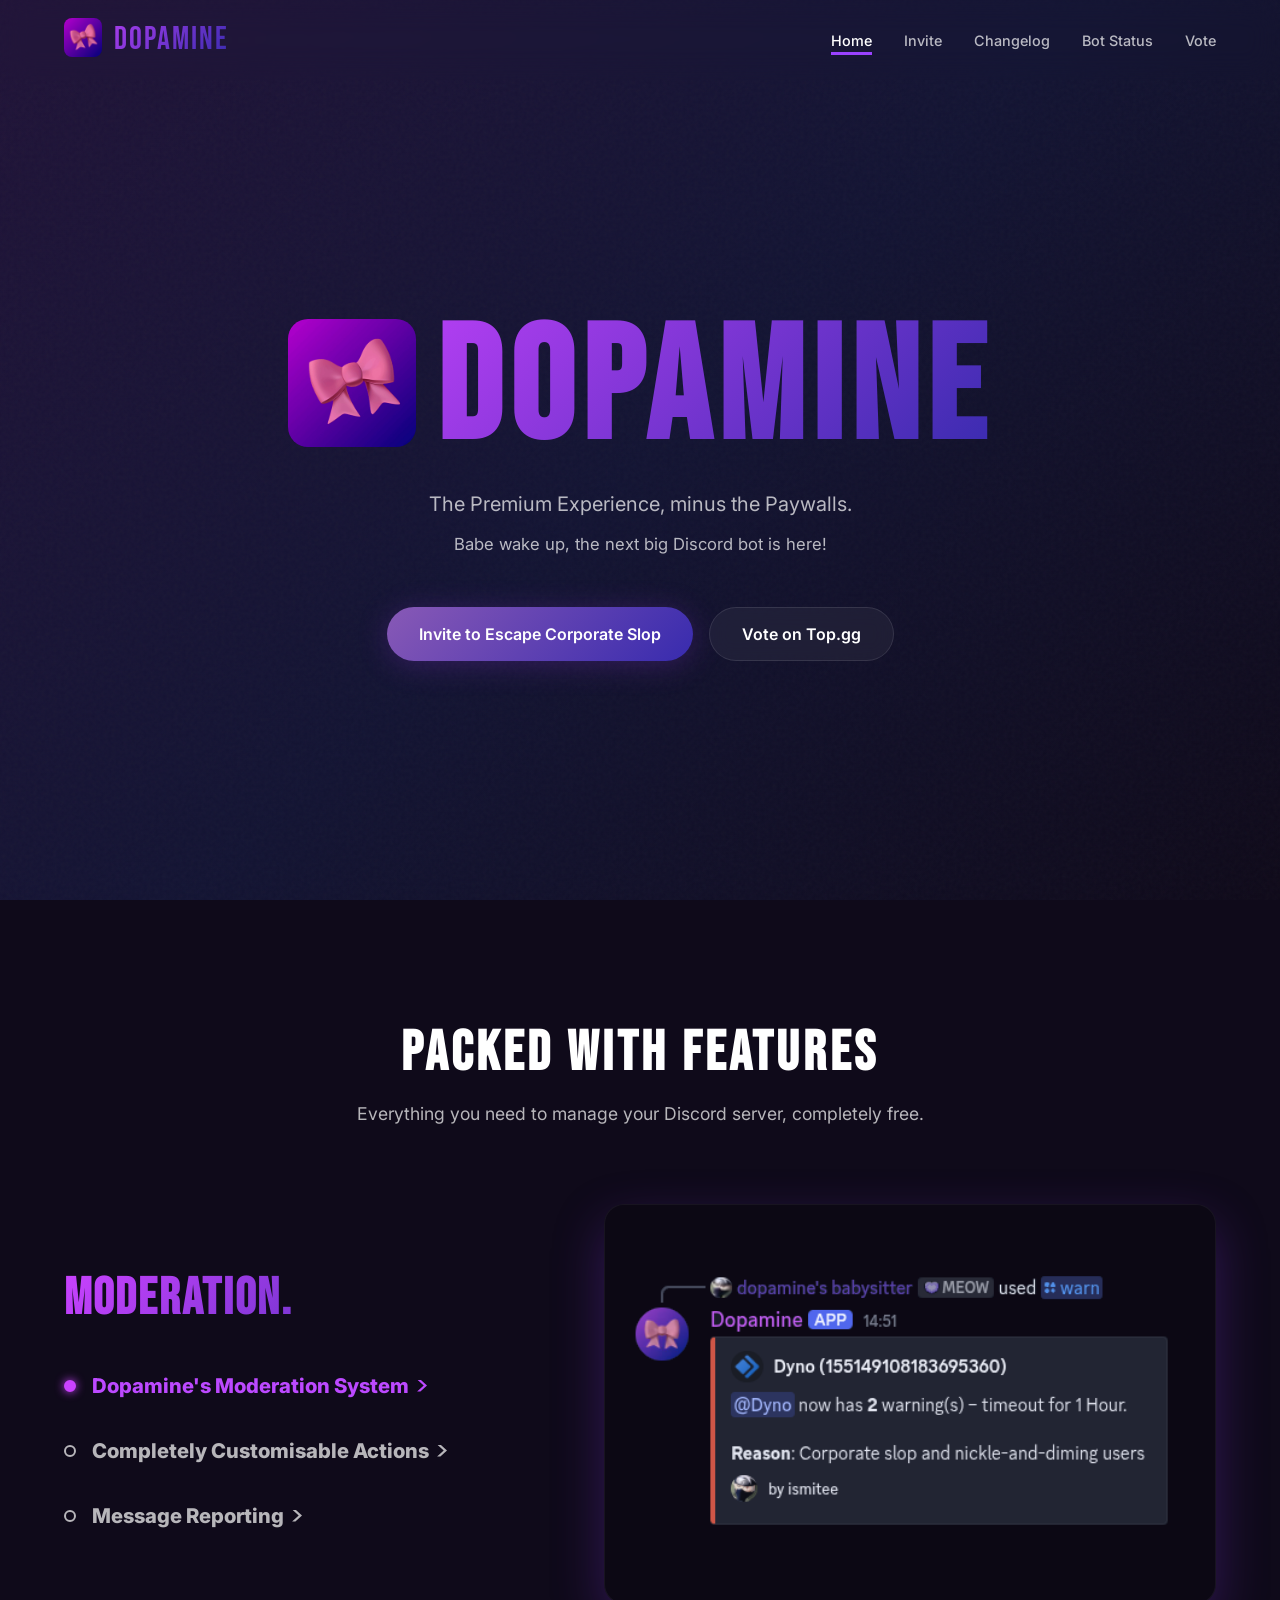
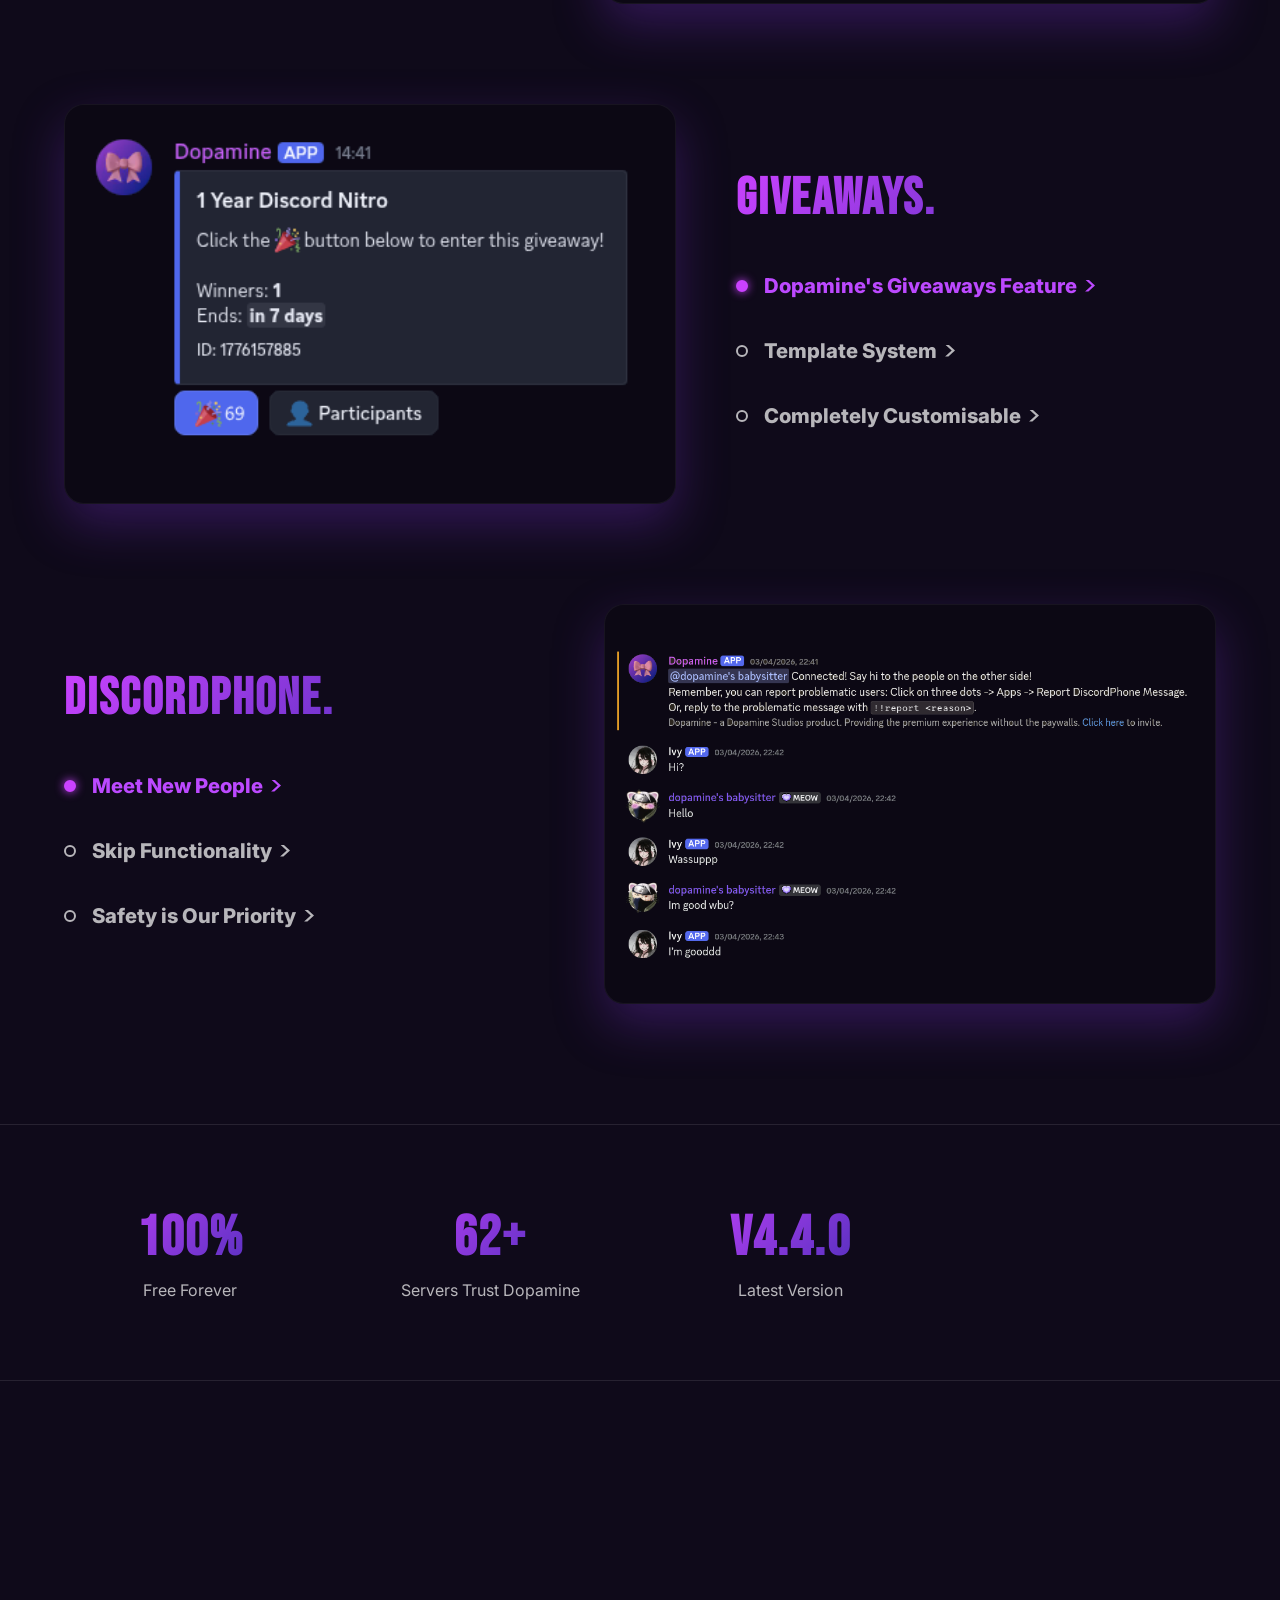
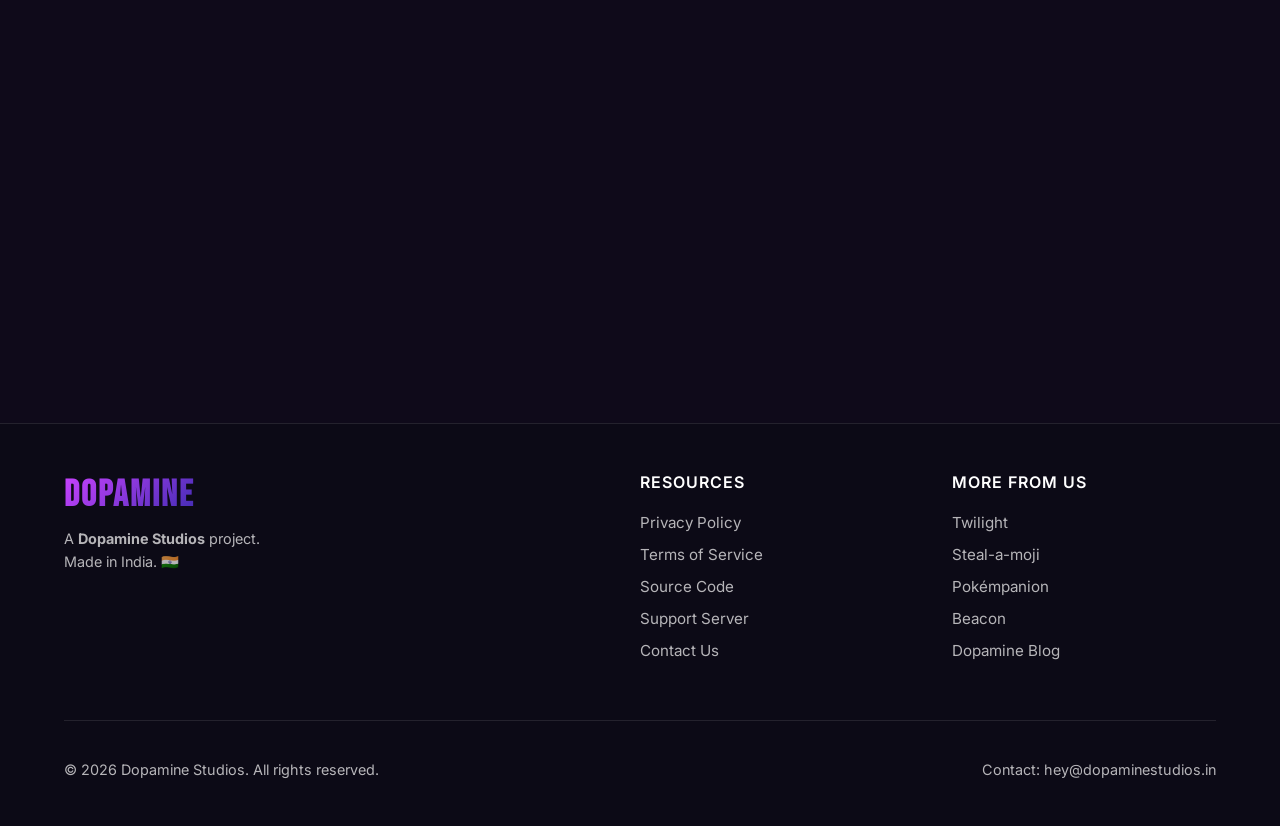
==== website/index.html @ 3462f00a "Open source dopamine's website and add it to repo to implement dashboard frontend" ====
<!DOCTYPE html>
<html lang="en">
<head>
  <meta charset="UTF-8">
  <meta name="viewport" content="width=device-width, initial-scale=1.0">
  <title>Dopamine - Premium Experience, minus the Paywalls.</title>
  <link rel="icon" type="image/ico" href="favico.ico">
  <meta name="description" content="The Best Giveaway, Moderation, and DiscordPhone bot on Discord. Open source, free forever. Invite today.">
  <link rel="preconnect" href="https://fonts.googleapis.com">
  <link rel="preconnect" href="https://fonts.gstatic.com" crossorigin>
  <link href="https://fonts.googleapis.com/css2?family=Bebas+Neue&family=Inter:wght@400;500;600&display=swap" rel="stylesheet">
  <link rel="stylesheet" href="style.css">
  <meta name="theme-color" content="#e14ffd">
  <meta property="og:image" content="https://dopamine-bot.pages.dev/dopamineanimated.gif">
  <meta name="twitter:card" content="summary">

  <style>
    * {
      margin: 0;
      padding: 0;
      box-sizing: border-box;
    }

    body {
      font-family: 'Inter', sans-serif;
      background: var(--bg-primary);
      color: var(--text-primary);
      min-height: 100vh;
      overflow-x: hidden;
    }

    .bg-gradient {
      position: fixed;
      top: 0;
      left: 0;
      right: 0;
      bottom: 0;
      background: linear-gradient(135deg, #2c1a4d 0%, #161b44 50%, var(--bg-primary) 100%);
      opacity: 0.6;
      z-index: -2;
    }

    .bg-noise {
      position: fixed;
      top: 0;
      left: 0;
      right: 0;
      bottom: 0;
      background-image: url("data:image/svg+xml,%3Csvg viewBox='0 0 256 256' xmlns='http://www.w3.org/2000/svg'%3E%3Cfilter id='noise'%3E%3CfeTurbulence type='fractalNoise' baseFrequency='0.9' numOctaves='4' stitchTiles='stitch'/%3E%3C/filter%3E%3Crect width='100%25' height='100%25' filter='url(%23noise)'/%3E%3C/svg%3E");
      opacity: 0.03;
      z-index: -1;
      pointer-events: none;
    }

    .orb {
      position: fixed;
      border-radius: 50%;
      filter: blur(80px);
      z-index: -1;
      animation: float 20s ease-in-out infinite;
    }


    .container {
      max-width: 1200px;
      margin: 0 auto;
      padding: 0 24px;
    }

    .nav-hidden {
      transform: translateY(-100%);
    }

    .nav-scrolled {
      border-bottom: 1px solid rgba(255, 255, 255, 0.05);
      background: rgba(10, 10, 18, 0.1);
    }

    .logo {
      font-family: 'Bebas Neue', sans-serif;
      font-size: 2rem;
      letter-spacing: 2px;
      background: linear-gradient(135deg, var(--accent-pink), var(--accent-purple));
      -webkit-background-clip: text;
      -webkit-text-fill-color: transparent;
      background-clip: text;
    }

    .hero {
      min-height: 100vh;
      display: flex;
      align-items: center;
      justify-content: center;
      text-align: center;
      padding-top: 80px;
    }

    .hero-content {
      max-width: 800px;
    }

    .hero h1 {
      font-family: 'Bebas Neue', sans-serif;
      font-size: clamp(4rem, 15vw, 10rem);
      letter-spacing: 8px;
      line-height: 0.9;
      margin-bottom: 24px;
      background: linear-gradient(135deg, var(--accent-pink), var(--accent-purple));
      -webkit-background-clip: text;
      -webkit-text-fill-color: transparent;
      background-clip: text;
      animation: titleGlow 3s ease infinite alternate;
    }



    @keyframes titleGlow {
      100% { filter: drop-shadow(0 0 20px rgba(123, 47, 190, 0.1)); }
      100% { filter: drop-shadow(0 0 40px rgba(200, 160, 232, 0.2)); }
    }

    .hero p {
      font-size: 1.25rem;
      color: var(--text-secondary);
      margin-bottom: 48px;
      line-height: 1.7;
    }

    .hero-buttons {
      display: flex;
      gap: 16px;
      justify-content: center;
      flex-wrap: wrap;
    }

    .btn {
      display: inline-flex;
      align-items: center;
      gap: 8px;
      padding: 16px 32px;
      border-radius: 50px;
      font-size: 1rem;
      font-weight: 600;
      text-decoration: none;
      transition: all 0.3s cubic-bezier(0.4, 0, 0.2, 1);
      cursor: pointer;
      border: none;
    }

    .btn-primary {
      background: linear-gradient(135deg, var(--accent-hott-pink), var(--accent-purple));
      color: var(--text-primary);
      box-shadow: 0 4px 30px rgba(123, 47, 190, 0.3);
    }

    .btn-primary:hover {
      transform: translateY(-3px) scale(1.02);
      box-shadow: 0 8px 40px rgba(123, 47, 190, 0.9);
    }

    .btn-secondary {
      background: var(--glass-bg);
      color: var(--text-primary);
      border: 1px solid var(--glass-border);
      backdrop-filter: blur(10px);
    }

    .btn-secondary:hover {
      background: rgba(255, 255, 255, 0.1);
      transform: translateY(-3px);
    }

    .features {
      padding: 120px 0;
    }

    .section-header {
      text-align: center;
      margin-bottom: 80px;
    }

    .section-header h2 {
      font-family: 'Bebas Neue', sans-serif;
      font-size: 3.5rem;
      letter-spacing: 4px;
      margin-bottom: 16px;
    }

    .section-header p {
      color: var(--text-secondary);
      font-size: 1.1rem;
    }

    .feature-rows {
      display: flex;
      flex-direction: column;
      gap: 100px;
    }

    .feature-row {
      display: flex;
      align-items: center;
      gap: 60px;
      justify-content: space-between;
    }

    .feature-row:nth-child(even) {
      flex-direction: row-reverse;
    }

    .feature-text {
      flex: 1;
      max-width: 480px;
    }

    .feature-text h3 {
      font-family: 'Bebas Neue', sans-serif;
      font-size: 3.2rem;
      letter-spacing: 2px;
      margin-bottom: 32px;
      background: linear-gradient(135deg, var(--accent-pink), var(--accent-purple));
      -webkit-background-clip: text;
      -webkit-text-fill-color: transparent;
    }

    .feature-selectors {
      display: flex;
      flex-direction: column;
      gap: 16px;
    }

    .feature-selector {
      background: transparent;
      border: none;
      padding: 12px 0;
      border-radius: 0;
      color: var(--text-secondary);
      font-family: 'Inter', sans-serif;
      font-size: 1.27rem;
      font-weight: 800;
      text-align: left;
      cursor: pointer;
      transition: all 0.3s ease;
      display: flex;
      align-items: center;
      gap: 16px;
      backdrop-filter: none;
      position: relative;
      overflow: visible;
    }

    .feature-selector::after {
      content: '';
      width: 11px;
      height: 12px;
      background-color: currentColor;
      clip-path: polygon(
              40% 0%,
              100% 50%,
              40% 100%,
              10% 100%,
              70% 50%,
              10% 0%
      );
      transition: transform 0.3s ease, color 0.3s ease;
      transform: translateX(-9px);
      flex-shrink: 0;
    }

    .feature-selector.active::after {

      background-color: var(--accent-pinkkk);
    }

    .feature-selector:hover {
      background: transparent;
      color: var(--text-primary);
      transform: translateX(5px);
    }

    .feature-selector::before {
      display: none;
    }

    .feature-selector.active {
      background: transparent;
      border-color: transparent;
      color: var(--accent-pinkkk);
      box-shadow: none;
    }

    .feature-selector.active::before {
      transform: scaleY(1);
    }

    .fs-indicator {
      width: 12px;
      height: 12px;
      border-radius: 50%;
      border: 2px solid var(--text-secondary);
      transition: all 0.3s ease;
    }

    .feature-selector.active .fs-indicator {
      border-color: var(--accent-pink);
      background: var(--accent-pink);
      box-shadow: 0 0 10px var(--accent-pink);
    }

    .feature-visual {
      flex: 1;
      display: flex;
      justify-content: center;
      align-items: center;
      position: relative;
    }

    .feature-visual img {
      width: 100%;
      max-width: 650px;
      height: 400px;
      object-fit: contain;
      border-radius: 20px;
      box-shadow: 0 20px 50px rgba(102, 43, 174, 0.4);
      background: rgba(0, 0, 0, 0.2);
      padding: 10px;
      border: 1px solid rgba(255, 255, 255, 0.05);
      transition: opacity 0.3s ease, transform 0.3s ease;
    }

    .feature-visual img.fade-out {
      opacity: 0;
      transform: scale(0.98);
    }

    .stats {
      padding: 80px 0;
      border-top: 1px solid var(--glass-border);
      border-bottom: 1px solid var(--glass-border);
    }

    .stats-grid {
      display: grid;
      grid-template-columns: repeat(auto-fit, minmax(200px, 1fr));
      gap: 48px;
      text-align: center;
    }

    .stat-item h3 {
      font-family: 'Bebas Neue', sans-serif;
      font-size: 3.5rem;
      letter-spacing: 2px;
      background: linear-gradient(135deg, var(--accent-pink), var(--accent-purple));
      -webkit-background-clip: text;
      -webkit-text-fill-color: transparent;
      background-clip: text;
    }

    .stat-item p {
      color: var(--text-secondary);
      font-size: 1rem;
      margin-top: 8px;
    }

    .cta {
      padding: 120px 0;
      text-align: center;
    }

    .cta-box {
      background: linear-gradient(135deg, rgba(123, 47, 190, 0.2), rgba(26, 35, 126, 0.2));
      border: 1px solid var(--glass-border);
      border-radius: 32px;
      padding: 80px 40px;
      backdrop-filter: blur(20px);
    }

    .cta h2 {
      font-family: 'Bebas Neue', sans-serif;
      font-size: 3rem;
      letter-spacing: 4px;
      margin-bottom: 16px;
    }

    .cta p {
      color: var(--text-secondary);
      font-size: 1.1rem;
      margin-bottom: 32px;
    }

    footer {
      padding: 48px 0;
      text-align: center;
      border-top: 1px solid var(--glass-border);
    }

    footer p {
      color: var(--text-secondary);
      font-size: 0.9rem;
    }

    footer a {
      color: var(--accent-pink);
      text-decoration: none;
    }

    @media (max-width: 968px) {
      .feature-row, .feature-row:nth-child(even) {
        flex-direction: column;
        gap: 40px;
        text-align: center;
      }
      .feature-text {
        max-width: 100%;
      }
      .feature-selectors {
        align-items: center;
      }
      .feature-selector {
        width: 100%;
        max-width: 400px;
      }
      .feature-visual img {
        height: auto;
        min-height: 250px;
      }
    }

    .feature-visual {
      position: relative;
      min-height: 400px;
    }

    .spinner {
      display: none;
      position: absolute;
      top: 50%;
      left: 50%;
      transform: translate(-50%, -50%);
      width: 40px;
      height: 40px;
      border: 4px solid var(--glass-border);
      border-top: 4px solid var(--accent-pink);
      border-radius: 50%;
      animation: spin 1s linear infinite;
      z-index: 5;
    }

    @keyframes spin {
      0% { transform: translate(-50%, -50%) rotate(0deg); }
      100% { transform: translate(-50%, -50%) rotate(360deg); }
    }

    .feature-visual img.loading {
      opacity: 0;
      visibility: hidden;
    }

    .feature-visual.is-loading .spinner {
      display: block;
    }

    @media (max-width: 768px) {
      .hero h1 {
        letter-spacing: 4px;
      }

      .section-header h2 {
        font-size: 2.5rem;
      }
    }

    .fade-in {
      opacity: 0;
      transform: translateY(20px);
      transition: all 0.6s cubic-bezier(0.4, 0, 0.2, 1);
    }

    .fade-in.visible {
      opacity: 1;
      transform: translateY(0);
    }

    .logo-img {
      height: 1.2em;
      width: auto;
      position: relative;
      top: -2px;
      margin-right: 12px;
      border-radius: 8px;
    }

    h1 .logo-img {
      height: 0.8em;
      top: -8px;
      margin-right: 20px;
      border-radius: 20px;
    }

    .logo, h1 {
      display: flex;
      align-items: center;
      justify-content: center;
    }

    .logo {
      justify-content: flex-start;
    }

    @media (max-width: 768px) {
      h1 .logo-img {
        border-radius: 14px;
        margin-right: 12px;
      }
    }
  </style>
</head>
<body id="top">


<section class="hero">
  <div class="hero-content">
    <h1>
      <img src="dopamineanimated.gif" alt="Logo" class="logo-img">
      DOPAMINE
    </h1>
    <p>The Premium Experience, minus the Paywalls.<br>
      <sub>Babe wake up, the next big Discord bot is here!</sub></p>
    <div class="hero-buttons">
      <a href="invite.html" class="btn btn-primary">
        Invite to Escape Corporate Slop
      </a>
      <a href="https://top.gg/bot/1411266382380924938/vote" class="btn btn-secondary" target="_blank">
        Vote on Top.gg
      </a>
    </div>
  </div>
</section>

<section class="features" id="features">
  <div class="container">
    <div class="section-header fade-in">
      <h2>PACKED WITH FEATURES</h2>
      <p>Everything you need to manage your Discord server, completely free.</p>
    </div>

    <div class="feature-rows">

      <div class="feature-row fade-in">
        <div class="feature-text">
          <h3>Moderation.</h3>
          <div class="feature-selectors">
            <button class="feature-selector active" data-img="featuresshowcase/moderationaction.png">
              <div class="fs-indicator"></div> Dopamine's Moderation System
            </button>
            <button class="feature-selector" data-img="featuresshowcase/customizablemoderation.png">
              <div class="fs-indicator"></div> Completely Customisable Actions
            </button>
            <button class="feature-selector" data-img="featuresshowcase/messagereporting.png">
              <div class="fs-indicator"></div> Message Reporting
            </button>
          </div>
        </div>
        <div class="feature-visual">
          <div class="spinner"></div> <img src="featuresshowcase/moderationaction.png" alt="Moderation Feature Showcase">
        </div>
      </div>

      <div class="feature-row fade-in">
        <div class="feature-text">
          <h3>Giveaways.</h3>
          <div class="feature-selectors">
            <button class="feature-selector active" data-img="featuresshowcase/dopaminegiveaways.png">
              <div class="fs-indicator"></div> Dopamine's Giveaways Feature
            </button>
            <button class="feature-selector" data-img="featuresshowcase/templatesystem.png">
              <div class="fs-indicator"></div> Template System
            </button>
            <button class="feature-selector" data-img="featuresshowcase/customizablegiveaways.png">
              <div class="fs-indicator"></div> Completely Customisable
            </button>
          </div>
        </div>
        <div class="feature-visual">
          <div class="spinner"></div> <img src="featuresshowcase/dopaminegiveaways.png" alt="Feature Showcase">
        </div>
      </div>

      <div class="feature-row fade-in">
        <div class="feature-text">
          <h3>DiscordPhone.</h3>
          <div class="feature-selectors">
            <button class="feature-selector active" data-img="featuresshowcase/meetnewpeople.png">
              <div class="fs-indicator"></div> Meet New People
            </button>
            <button class="feature-selector" data-img="featuresshowcase/skipfunction.png">
              <div class="fs-indicator"></div> Skip Functionality
            </button>
            <button class="feature-selector" data-img="featuresshowcase/discordphonereporting.png">
              <div class="fs-indicator"></div> Safety is Our Priority
            </button>
          </div>
        </div>
        <div class="feature-visual">
          <div class="spinner"></div> <img src="featuresshowcase/meetnewpeople.png" alt="DiscordPhone Feature Showcase">
        </div>
      </div>

    </div>
  </div>
</section>

<section class="stats" id="stats">
  <div class="container">
    <div class="stats-grid">
      <div class="stat-item fade-in">
        <h3>100%</h3>
        <p>Free Forever</p>
      </div>
      <div class="stat-item fade-in">
        <h3>62+</h3>
        <p>Servers Trust Dopamine</p>
      </div>
      <div class="stat-item fade-in">
        <h3>v4.4.0</h3>
        <p>Latest Version</p>
      </div>
      <div class="stat-item fade-in">
        <h3>100%</h3>
        <p>Uptime</p>
      </div>
    </div>
  </div>
</section>

<section class="cta">
  <div class="container">
    <div class="cta-box fade-in">
      <h2>Your server deserves better.</h2>
      <p>Add Dopamine and take your Discord server to the next level today.</p>
      <div class="hero-buttons">
        <a href="invite.html" class="btn btn-primary">
          Invite to your Server
        </a>
        <a href="https://discord.gg/PW7YN5xNBB" class="btn btn-secondary" target="_blank">
          Support Server
        </a>
        <a href="https://github.com/likerofturtles/dopamine" class="btn btn-secondary" target="_blank">
          Official GitHub Repository
        </a>
      </div>
    </div>
  </div>
</section>

<script>
  let lastScrollY = window.scrollY;
  const nav = document.querySelector('nav');

  if (nav) {
    window.addEventListener('scroll', () => {
      const currentScrollY = window.scrollY;

      if (currentScrollY > lastScrollY && currentScrollY > 100) {
        nav.classList.add('nav-hidden');
      } else {
        nav.classList.remove('nav-hidden');
      }

      if (currentScrollY > 10) {
        nav.classList.add('nav-scrolled');
      } else {
        nav.classList.remove('nav-scrolled');
      }

      lastScrollY = currentScrollY;
    });
  }

  const observerOptions = {
    threshold: 0.1,
    rootMargin: '0px 0px -50px 0px'
  };

  const observer = new IntersectionObserver((entries) => {
    entries.forEach((entry, index) => {
      if (entry.isIntersecting) {
        setTimeout(() => {
          entry.target.classList.add('visible');
        }, index * 100);
      }
    });
  }, observerOptions);

  document.querySelectorAll('.feature-row, .fade-in').forEach(el => {
    observer.observe(el);
  });

  document.querySelectorAll('a[href^="#"]').forEach(anchor => {
    anchor.addEventListener('click', function (e) {
      e.preventDefault();
      const target = document.querySelector(this.getAttribute('href'));
      if(target) {
        target.scrollIntoView({
          behavior: 'smooth'
        });
      }
    });
  });

  const menuToggle = document.querySelector('.menu-toggle');
  const navLinks = document.querySelector('.nav-links');

  if(menuToggle && navLinks) {
    menuToggle.addEventListener('click', () => {
      menuToggle.classList.toggle('active');
      navLinks.classList.toggle('active');
    });

    document.querySelectorAll('.nav-links a').forEach(link => {
      link.addEventListener('click', () => {
        menuToggle.classList.remove('active');
        navLinks.classList.remove('active');
      });
    });
  }

  const allFeatureImages = [
    'featuresshowcase/dopaminegiveaways.png', 'featuresshowcase/templatesystem.png', 'featuresshowcase/customizablegiveaways.png',
    'featuresshowcase/moderationaction.png', 'featuresshowcase/customizablemoderation.png', 'featuresshowcase/messagereporting.png',
    'featuresshowcase/meetnewpeople.png', 'featuresshowcase/skipfunction.png', 'featuresshowcase/discordphonereporting.png'
  ];

  function preloadImages() {
    allFeatureImages.forEach(src => {
      const img = new Image();
      img.src = src;
    });
  }

  window.addEventListener('load', preloadImages);

  document.querySelectorAll('.feature-row').forEach(row => {
    const selectors = row.querySelectorAll('.feature-selector');
    const imgElement = row.querySelector('.feature-visual img');
    const visualContainer = row.querySelector('.feature-visual');

    selectors.forEach(selector => {
      selector.addEventListener('click', () => {
        const newSrc = selector.getAttribute('data-img');

        if (selector.classList.contains('active')) return;

        selectors.forEach(s => s.classList.remove('active'));
        selector.classList.add('active');

        imgElement.classList.add('fade-out');

        setTimeout(() => {
          visualContainer.classList.add('is-loading');
          imgElement.classList.add('loading');

          imgElement.src = newSrc;

          if (imgElement.complete) {
            revealImage();
          } else {
            imgElement.onload = revealImage;
          }
        }, 300);

        function revealImage() {
          visualContainer.classList.remove('is-loading');
          imgElement.classList.remove('loading', 'fade-out');
          imgElement.onload = null;
        }
      });
    });
  });
</script>
<script src="components.js"></script>
</body>
</html>
---- website/style.css ----
html {
    overflow-y: scroll;
}

:root {
    --bg-primary: #0f0a1a;
    --bg-secondary: #1a1429;
    --accent-purple: #382bae;
    --accent-blue: #4e5d94;
    --accent-pink: #ca42ff;
    --accent-pinkk: #9a42ff;
    --accent-primary: #ca42ff;
    --accent-primary-light: #e14ffd;
    --accent-secondary: #382bae;
    --accent-hot-pink: #9b59b6;
    --accent-hott-pink: #8859b6;
    --accent-pinkkk: #bc49ff;
    --text-primary: #ffffff;
    --text-secondary: rgba(255, 255, 255, 0.7);
    --glass-bg: rgba(255, 255, 255, 0.05);
    --glass-border: rgba(255, 255, 255, 0.1);
}

nav {
    position: fixed;
    top: 0;
    left: 0;
    right: 0;
    padding: 20px 0;
    z-index: 100;

    backdrop-filter: blur(15px);
    -webkit-backdrop-filter: blur(15px);
    background: rgba(15, 10, 26, 0);

    transition: transform 0.4s cubic-bezier(0.4, 0, 0.2, 1),
    border-color 0.3s ease,
    background-color 0.3s ease;

    border-bottom: 1px solid transparent;
}


.container {
    max-width: 1200px;
    margin: 0 auto;
    padding: 0 24px;
}

.container-header {
    display: inline-flex;
    align-items: center;
    font-family: 'Bebas Neue', sans-serif;
    text-decoration: none;
    letter-spacing: 2px;
    font-size: 2rem;
    background: linear-gradient(135deg, var(--accent-pink), var(--accent-purple));
    -webkit-background-clip: text;
    -webkit-text-fill-color: transparent;
    background-clip: text;
}

.container-headerr {
    display: inline-flex;
    align-items: center;
    font-family: 'Bebas Neue', sans-serif;
    text-decoration: none;
    letter-spacing: 2px;
    padding-bottom: 10px;
    font-size: 2rem;
    background: linear-gradient(135deg, var(--accent-pink), var(--accent-purple));
    -webkit-background-clip: text;
    -webkit-text-fill-color: transparent;
    background-clip: text;
}

.nav-links {
    position: relative;
    display: flex;
    gap: 32px;
    list-style: none;
    padding: 0;
    margin: 0;
}
.no-transition {
    transition: none !important;
}

.nav-underline {
    position: absolute;
    bottom: -5px;
    height: 3px;
    background: linear-gradient(90deg, var(--accent-pinkk), var(--accent-pinkk));
    transition: all 0.4s cubic-bezier(0.4, 0, 0.2, 1);
    pointer-events: none;
    left: 0;
    width: 0;
    opacity: 0;
    z-index: 10;
}

.nav-links a.active-link {
    color: var(--text-primary) !important;
    opacity: 1;
}

nav .container {
    max-width: 1200px !important;
    display: flex;
    justify-content: space-between;
    align-items: center;
}

.nav-links a {
    color: var(--text-secondary);
    text-decoration: none;
    font-size: 0.9rem;
    font-weight: 500;
    transition: color 0.3s ease;
}

.nav-links a:hover {
    color: var(--text-primary);
}

.menu-toggle {
    display: none;
    flex-direction: column;
    gap: 6px;
    background: none;
    border: none;
    cursor: pointer;
    z-index: 1001;
    padding: 10px;
}

.menu-toggle span {
    display: block;
    width: 25px;
    height: 2px;
    background: #d4ccf5;
    transition: all 0.3s ease;
}

nav.nav-scrolled {
    background: rgba(15, 10, 26, 0);
    backdrop-filter: blur(20px);
}

.nav-hidden {
    transform: translateY(-100%);
}

.logo {
    display: flex;
    align-items: center;
    justify-content: flex-start;
    font-family: 'Bebas Neue', sans-serif;
    font-size: 2rem;
    letter-spacing: 2px;
    background: linear-gradient(135deg, var(--accent-pink), var(--accent-purple));
    -webkit-background-clip: text;
    -webkit-text-fill-color: transparent;
    background-clip: text;
}

.logo-img {
    height: 1.2em;
    width: auto;
    margin-right: 12px;
    border-radius: 8px;
    position: relative;
    top: -2px;
}

body.legal-page {
    font-family: 'Inter', sans-serif;
    background: var(--bg-primary);
    color: var(--text-primary);
    margin: 0;
    min-height: 100vh;
}

.bg-gradient {
    position: fixed;
    top: 0;
    left: 0;
    right: 0;
    bottom: 0;
    background: linear-gradient(135deg, #2c1a4d 0%, #161b44 50%, var(--bg-primary) 100%);
    opacity: 0.6;
    z-index: -2;
}

.bg-noise {
    position: fixed;
    top: 0;
    left: 0;
    right: 0;
    bottom: 0;
    background-image: url("data:image/svg+xml,%3Csvg viewBox='0 0 256 256' xmlns='http://www.w3.org/2000/svg'%3E%3Cfilter id='noise'%3E%3CfeTurbulence type='fractalNoise' baseFrequency='0.9' numOctaves='4' stitchTiles='stitch'/%3E%3C/filter%3E%3Crect width='100%25' height='100%25' filter='url(%23noise)'/%3E%3C/svg%3E");
    opacity: 0.03;
    z-index: -1;
    pointer-events: none;
}

body.legal-page > .legal-container {
    max-width: 800px;
    margin: 0 auto;
    padding: 120px 24px 80px;
    position: relative;
    z-index: 1;
}

.legal-back {
    display: inline-flex;
    align-items: center;
    gap: 8px;
    margin-bottom: 24px;
    color: var(--accent-primary-light);
    text-decoration: none;
    font-weight: 500;
    font-size: 0.9rem;
    transition: color 0.2s ease;
}

.legal-back:hover {
    color: var(--accent-primary);
}

#content {
    background: var(--glass-bg);
    border: 1px solid var(--glass-border);
    padding: 40px;
    border-radius: 32px;
    backdrop-filter: blur(20px);
    line-height: 1.6;
}

#content h1,
#content h2 {
    font-family: 'Bebas Neue', sans-serif;
    letter-spacing: 2px;
    background: linear-gradient(135deg, var(--accent-primary), var(--accent-secondary));
    -webkit-background-clip: text;
    -webkit-text-fill-color: transparent;
    background-clip: text;
}

#content h3 {
    font-family: 'Bebas Neue', sans-serif;
    letter-spacing: 1px;
    color: var(--accent-primary-light);
}

#content h1 {
    font-size: 2rem;
    margin-bottom: 20px;
    border-bottom: 1px solid var(--glass-border);
    padding-bottom: 10px;
}

#content ul {
    padding-left: 20px;
    margin-bottom: 20px;
}

#content li {
    margin-bottom: 5px;
    color: var(--text-primary);
}

#content code {
    background: rgba(202, 66, 255, 0.25);
    padding: 2px 6px;
    border-radius: 4px;
    color: var(--accent-primary-light);
    font-size: 0.9em;
}

#content strong,
#content b {
    font-weight: 700;
    color: #ffffff;
}

#content p {
    color: #ffffff;
    margin-top: 10px;
    margin-bottom: 14px;
}

#content sub,
#content small {
    font-size: 0.75em;
    color: rgba(255, 255, 255, 0.75);
    vertical-align: sub;
}

#content a {
    color: var(--accent-primary-light) !important;
    text-decoration: underline;
    text-decoration-thickness: 1px;
    text-underline-offset: 2px;
    transition: color 0.2s ease;
}

#content a:hover {
    color: var(--accent-primary) !important;
}

#content hr {
    border: none;
    border-top: 1px solid rgba(255, 255, 255, 0.12);
    height: 0;
    margin: 28px 0;
    opacity: 1;
    background: none;
}

#content table {
    width: 100%;
    border-collapse: collapse;
    margin: 16px 0 24px;
    font-size: 0.95rem;
}

#content thead th {
    border-bottom: 2px solid rgba(255, 255, 255, 0.18);
}

#content th,
#content td {
    border: 1px solid rgba(255, 255, 255, 0.14);
    padding: 10px 14px;
    text-align: left;
    vertical-align: top;
}

#content th {
    background: rgba(202, 66, 255, 0.08);
    font-weight: 600;
    color: var(--text-primary);
    -webkit-text-fill-color: var(--text-primary);
    background-clip: border-box;
}

#content tr:nth-child(even) td {
    background: rgba(255, 255, 255, 0.03);
}

.back-link {
  display: inline-flex;
  align-items: center;
  gap: 8px;
  background: linear-gradient(135deg, var(--accent-pink), var(--accent-purple));
  -webkit-background-clip: text;
  -webkit-text-fill-color: transparent;
  background-clip: text;
  text-decoration: none !important;
  font-weight: 500;
  margin-bottom: 24px;
  transition: all 0.3s ease;
}
.arrow-icon {
  display: flex;
  align-items: center;
  transition: transform 0.3s ease;
  color: var(--accent-pink);
}
.back-link:hover .arrow-icon {
  transform: translateX(-5px);
}
.back-link:hover {
  opacity: 0.8;
}

footer {
    padding: 80px 0 40px;
    background: rgba(10, 10, 18, 0.5);
    border-top: 1px solid var(--glass-border);
    margin-top: 60px;
}

.footer-grid {
    display: grid;
    grid-template-columns: 2fr 1fr 1fr;
    gap: 48px;
    margin-bottom: 48px;
    text-align: left;
}

.footer-brand p {
    color: var(--text-secondary);
    line-height: 1.6;
    max-width: 300px;
}

.footer-brand .container-headerr h3 {
    margin: 0;
}

.footer-column h4 {
    font-size: 1rem;
    font-weight: 600;
    margin-bottom: 20px;
    color: var(--text-primary);
    text-transform: uppercase;
    letter-spacing: 1px;
}

.footer-links {
    list-style: none;
    padding: 0;
    margin: 0;
}

.footer-links li {
    margin-bottom: 12px;
}

.footer-links a {
    color: var(--text-secondary);
    text-decoration: none;
    transition: color 0.3s ease;
    font-size: 0.95rem;
}

.footer-links a:hover {
    color: rgba(171, 100, 252, 0.87);
}

.footer-bottom {
    padding-top: 40px;
    border-top: 1px solid var(--glass-border);
    display: flex;
    justify-content: space-between;
    align-items: center;
    color: var(--text-secondary);
    font-size: 0.85rem;
}

body.dopamine-invite-page {
    font-family: 'Inter', sans-serif;
    background: var(--bg-primary);
    color: var(--text-primary);
    min-height: 100vh;
}

.dopamine-bg-gradient {
    position: fixed;
    top: 0;
    left: 0;
    right: 0;
    bottom: 0;
    background: linear-gradient(135deg, #2c1a4d 0%, #161b44 50%, var(--bg-primary) 100%);
    opacity: 0.6;
    z-index: -2;
    pointer-events: none;
}

.dopamine-bg-noise {
    position: fixed;
    top: 0;
    left: 0;
    right: 0;
    bottom: 0;
    background-image: url("data:image/svg+xml,%3Csvg viewBox='0 0 256 256' xmlns='http://www.w3.org/2000/svg'%3E%3Cfilter id='noise'%3E%3CfeTurbulence type='fractalNoise' baseFrequency='0.9' numOctaves='4' stitchTiles='stitch'/%3E%3C/filter%3E%3Crect width='100%25' height='100%25' filter='url(%23noise)'/%3E%3C/svg%3E");
    opacity: 0.03;
    z-index: -1;
    pointer-events: none;
}

.invite-page {
    min-height: calc(100vh - 90px);
    display: flex;
    align-items: center;
    justify-content: center;
    padding: 40px 24px;
}

.invite-card {
    max-width: 440px;
    width: 100%;
    text-align: center;
    background: var(--glass-bg);
    border: 1px solid var(--glass-border);
    border-radius: 32px;
    padding: 56px 40px;
    backdrop-filter: blur(20px);
    box-shadow: 0 20px 50px rgba(102, 43, 174, 0.4);
}

.invite-card img {
    width: 80px;
    height: auto;
    border-radius: 16px;
    margin-bottom: 24px;
}

.invite-card h1 {
    font-family: 'Bebas Neue', sans-serif;
    font-size: 2.5rem;
    letter-spacing: 3px;
    margin-bottom: 16px;
    background: linear-gradient(135deg, var(--accent-pink), var(--accent-purple));
    -webkit-background-clip: text;
    -webkit-text-fill-color: transparent;
    background-clip: text;
}

.invite-card p {
    color: var(--text-secondary);
    line-height: 1.6;
    margin-bottom: 32px;
}

.btn-dopamine {
    display: inline-flex;
    align-items: center;
    justify-content: center;
    padding: 16px 32px;
    border-radius: 50px;
    font-size: 1rem;
    font-weight: 600;
    text-decoration: none;
    transition: all 0.3s ease;
    background: linear-gradient(135deg, var(--accent-hott-pink), var(--accent-purple));
    color: var(--text-primary);
    box-shadow: 0 4px 30px rgba(123, 47, 190, 0.35);
}

.btn-dopamine:hover {
    transform: translateY(-3px);
    box-shadow: 0 8px 40px rgba(123, 47, 190, 0.55);
}

.invite-note {
    margin-top: 24px;
    font-size: 0.85rem;
    color: var(--text-secondary);
}

.invite-note a {
    color: #bc49ff;
    text-decoration: none;
}

.invite-note a:hover {
    color: var(--accent-pink);
}

.invite-home {
    display: inline-block;
    margin-bottom: 32px;
    font-family: 'Bebas Neue', sans-serif;
    font-size: 1.25rem;
    letter-spacing: 2px;
    text-decoration: none;
    background: linear-gradient(135deg, var(--accent-pink), var(--accent-purple));
    -webkit-background-clip: text;
    -webkit-text-fill-color: transparent;
    background-clip: text;
}

@media (max-width: 768px) {
    .menu-toggle {
        display: flex;
    }
    .nav-underline {
        display: none;
    }

    .nav-links {
        display: flex;
        position: fixed;
        top: 0;
        right: -100%;
        width: 70%;
        height: 100vh;
        background: var(--bg-secondary);
        flex-direction: column;
        align-items: center;
        justify-content: center;
        gap: 40px;
        transition: 0.4s cubic-bezier(0.4, 0, 0.2, 1);
        box-shadow: -10px 0 30px rgba(0,0,0,0.5);
        z-index: 1000;
    }

    .nav-links.active {
        right: 0;
    }

    .menu-toggle.active span:nth-child(1) {
        transform: translateY(8px) rotate(45deg);
    }
    .menu-toggle.active span:nth-child(2) {
        opacity: 0;
    }
    .menu-toggle.active span:nth-child(3) {
        transform: translateY(-8px) rotate(-45deg);
    }

    body.legal-page > .legal-container {
        padding-top: 100px;
    }

    #content h1 {
        font-size: 1.75rem;
        margin-bottom: 15px;
    }

    #content h2 {
        font-size: 1.5rem;
    }

    #content {
        padding: 24px;
        overflow-x: auto;
    }

    #content table {
        font-size: 0.85rem;
    }

    #content th,
    #content td {
        padding: 8px 10px;
    }

    .footer-grid {
        grid-template-columns: 1fr;
        text-align: center;
        gap: 32px;
    }

    .footer-brand p {
        margin: 0 auto;
    }
    .footer-bottom {
        flex-init: initial;
        flex-direction: column;
        gap: 16px;
    }
}
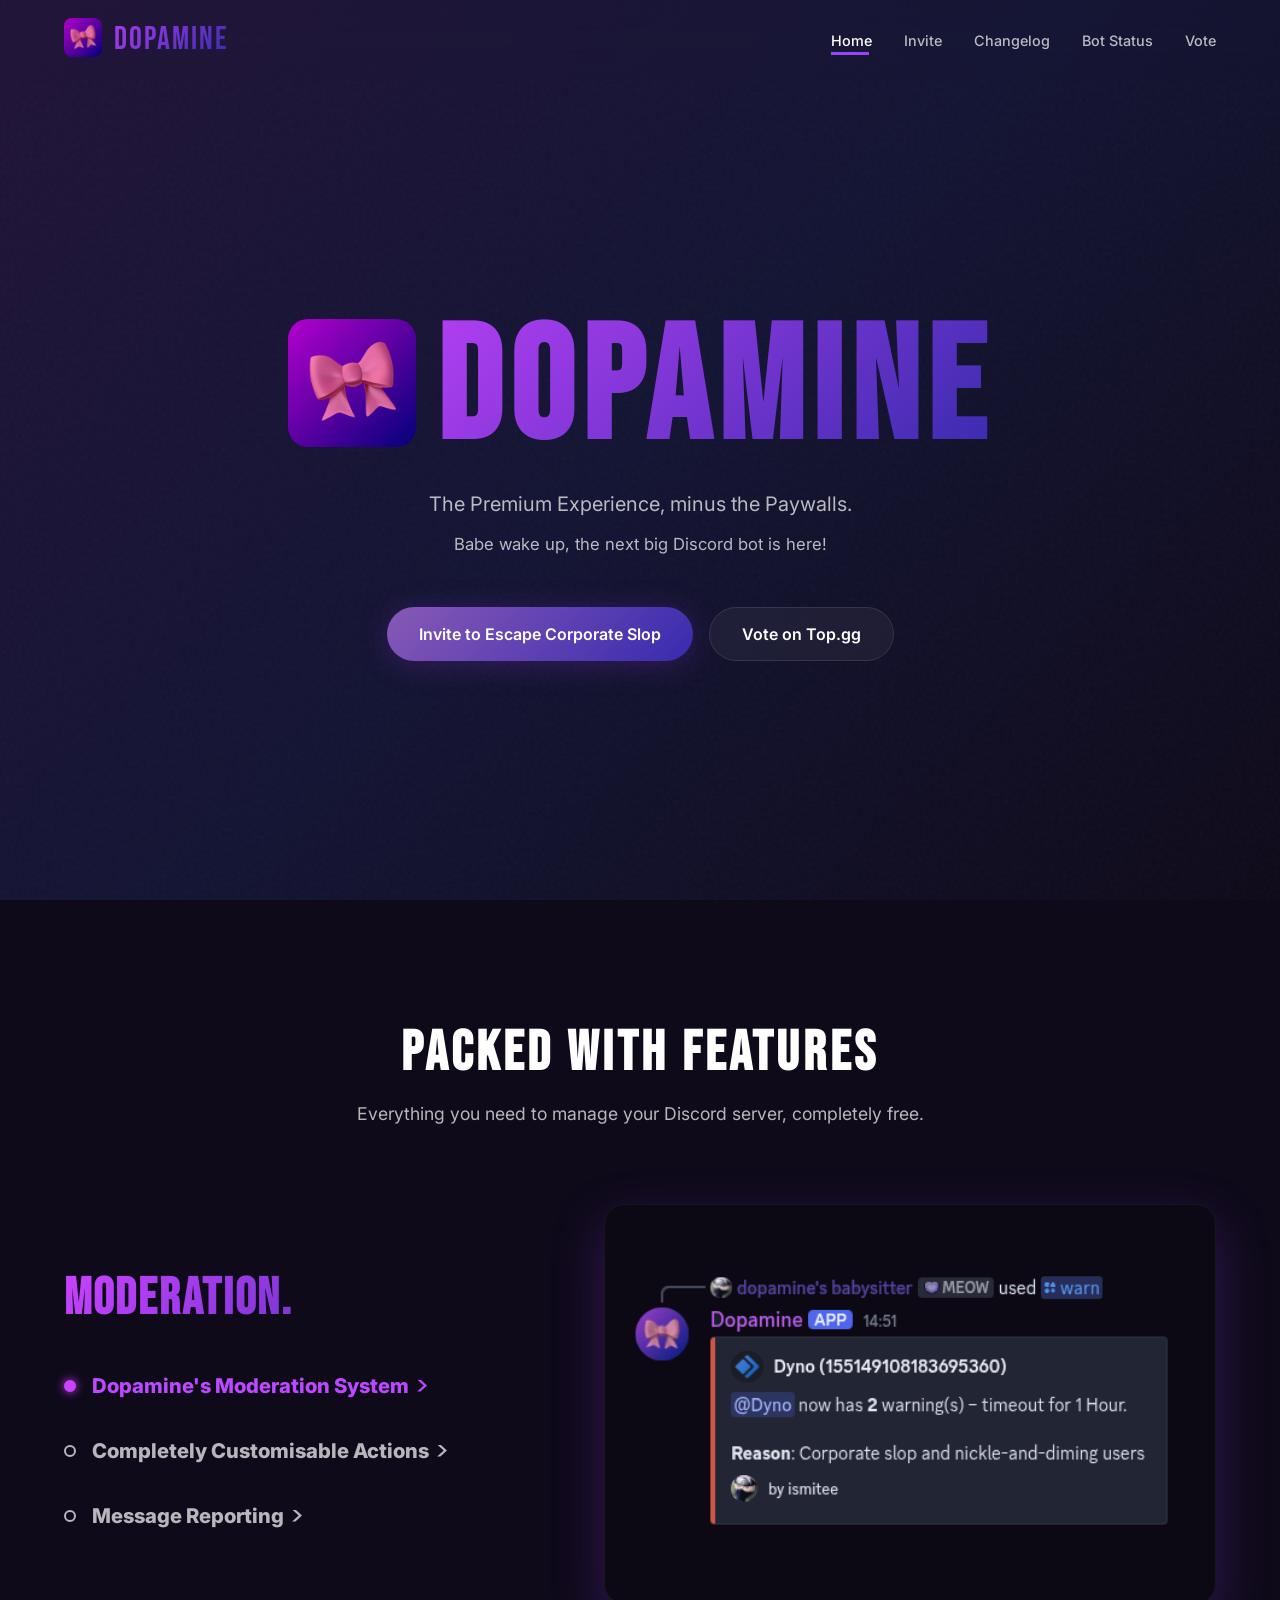
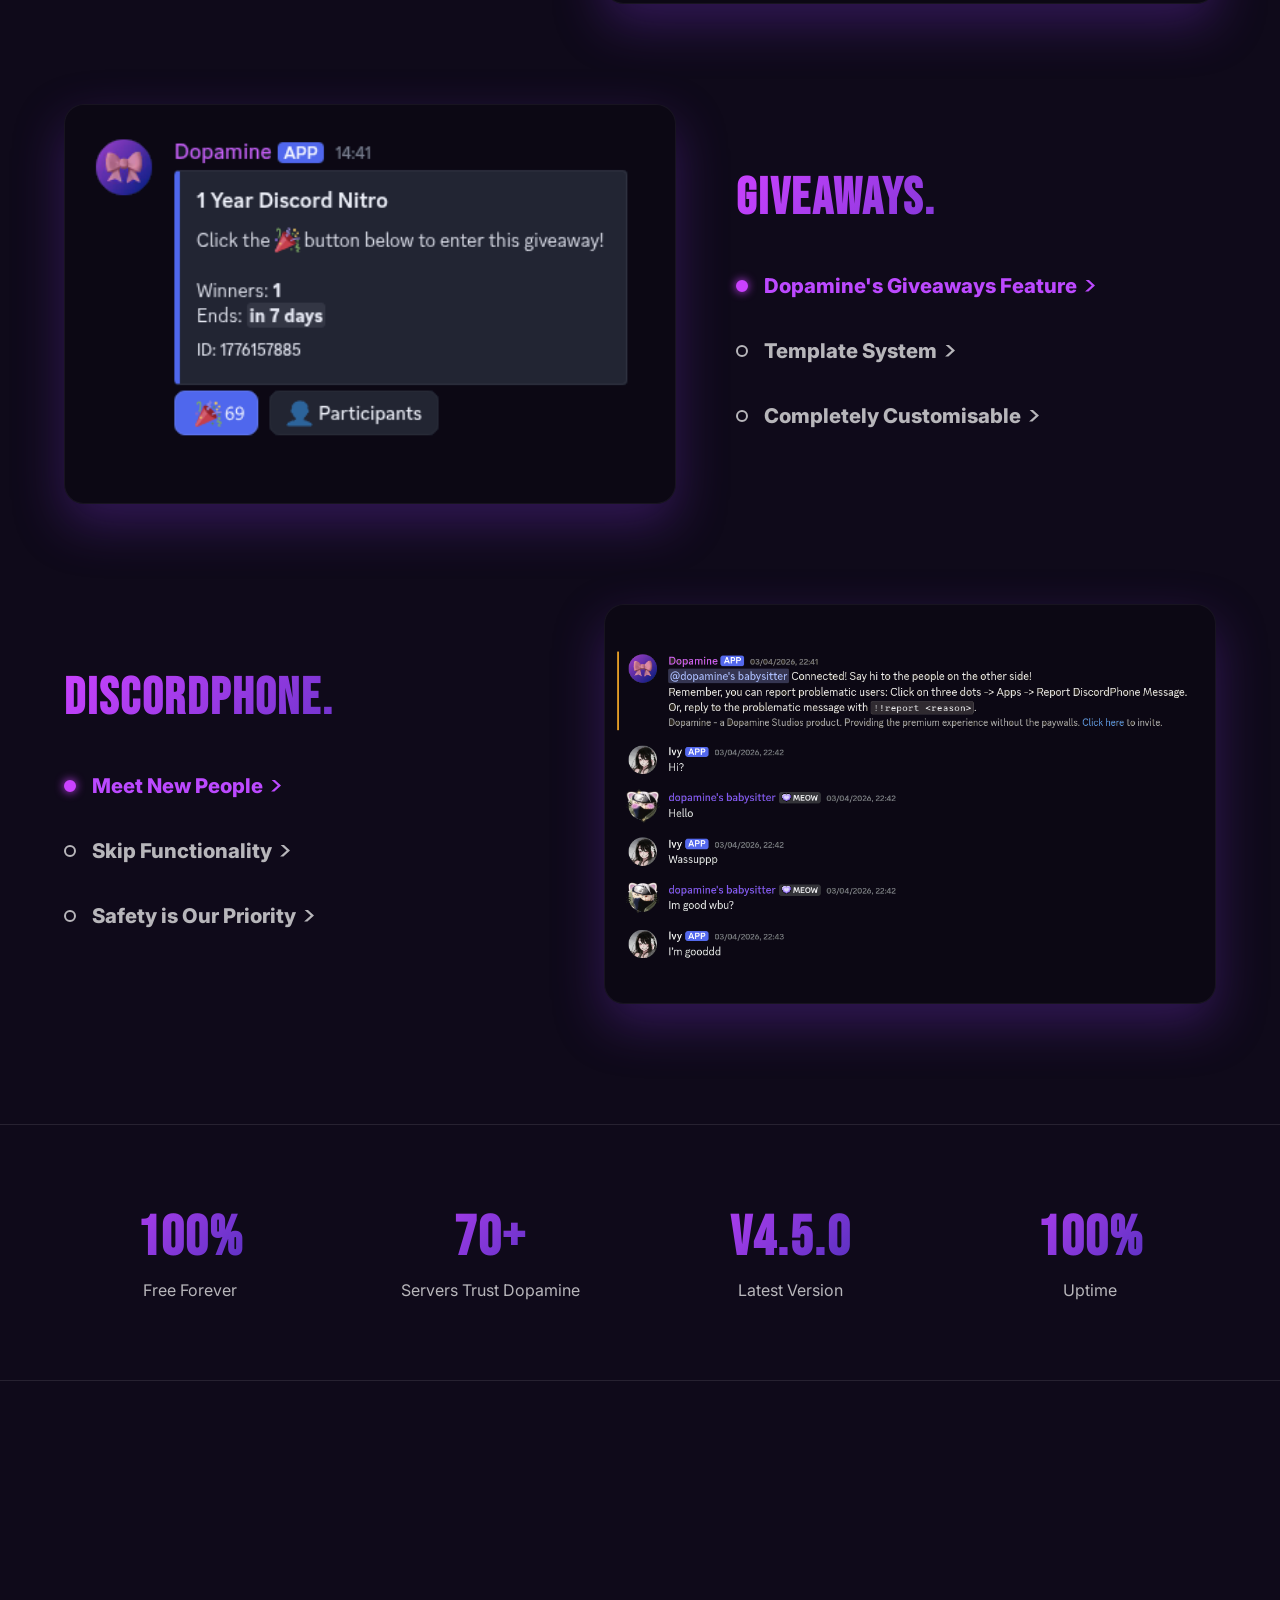
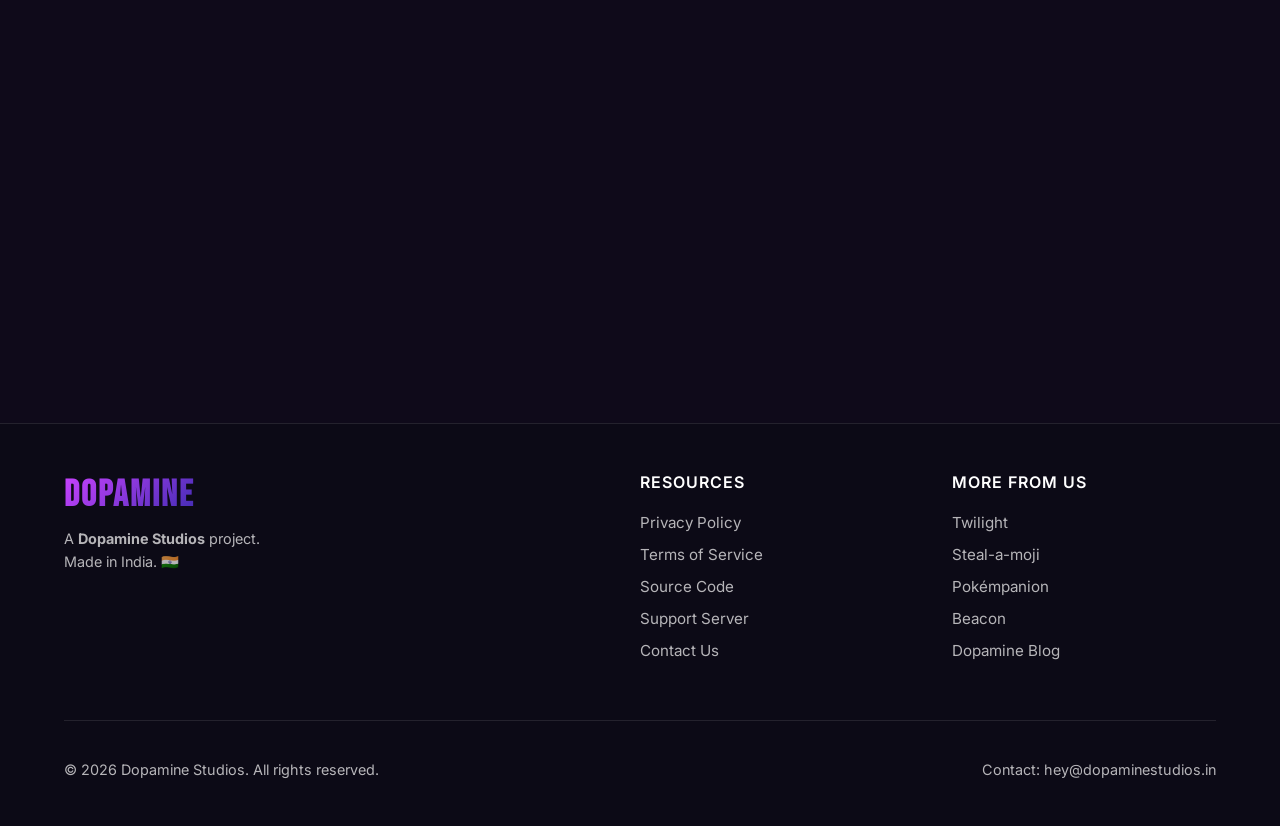
==== commit 34c12b5e: "Update version to v4.5.0" ====
--- a/website/index.html
+++ b/website/index.html
@@ -618,11 +618,11 @@
         <p>Free Forever</p>
       </div>
       <div class="stat-item fade-in">
-        <h3>62+</h3>
+        <h3>70+</h3>
         <p>Servers Trust Dopamine</p>
       </div>
       <div class="stat-item fade-in">
-        <h3>v4.4.0</h3>
+        <h3>v4.5.0</h3>
         <p>Latest Version</p>
       </div>
       <div class="stat-item fade-in">
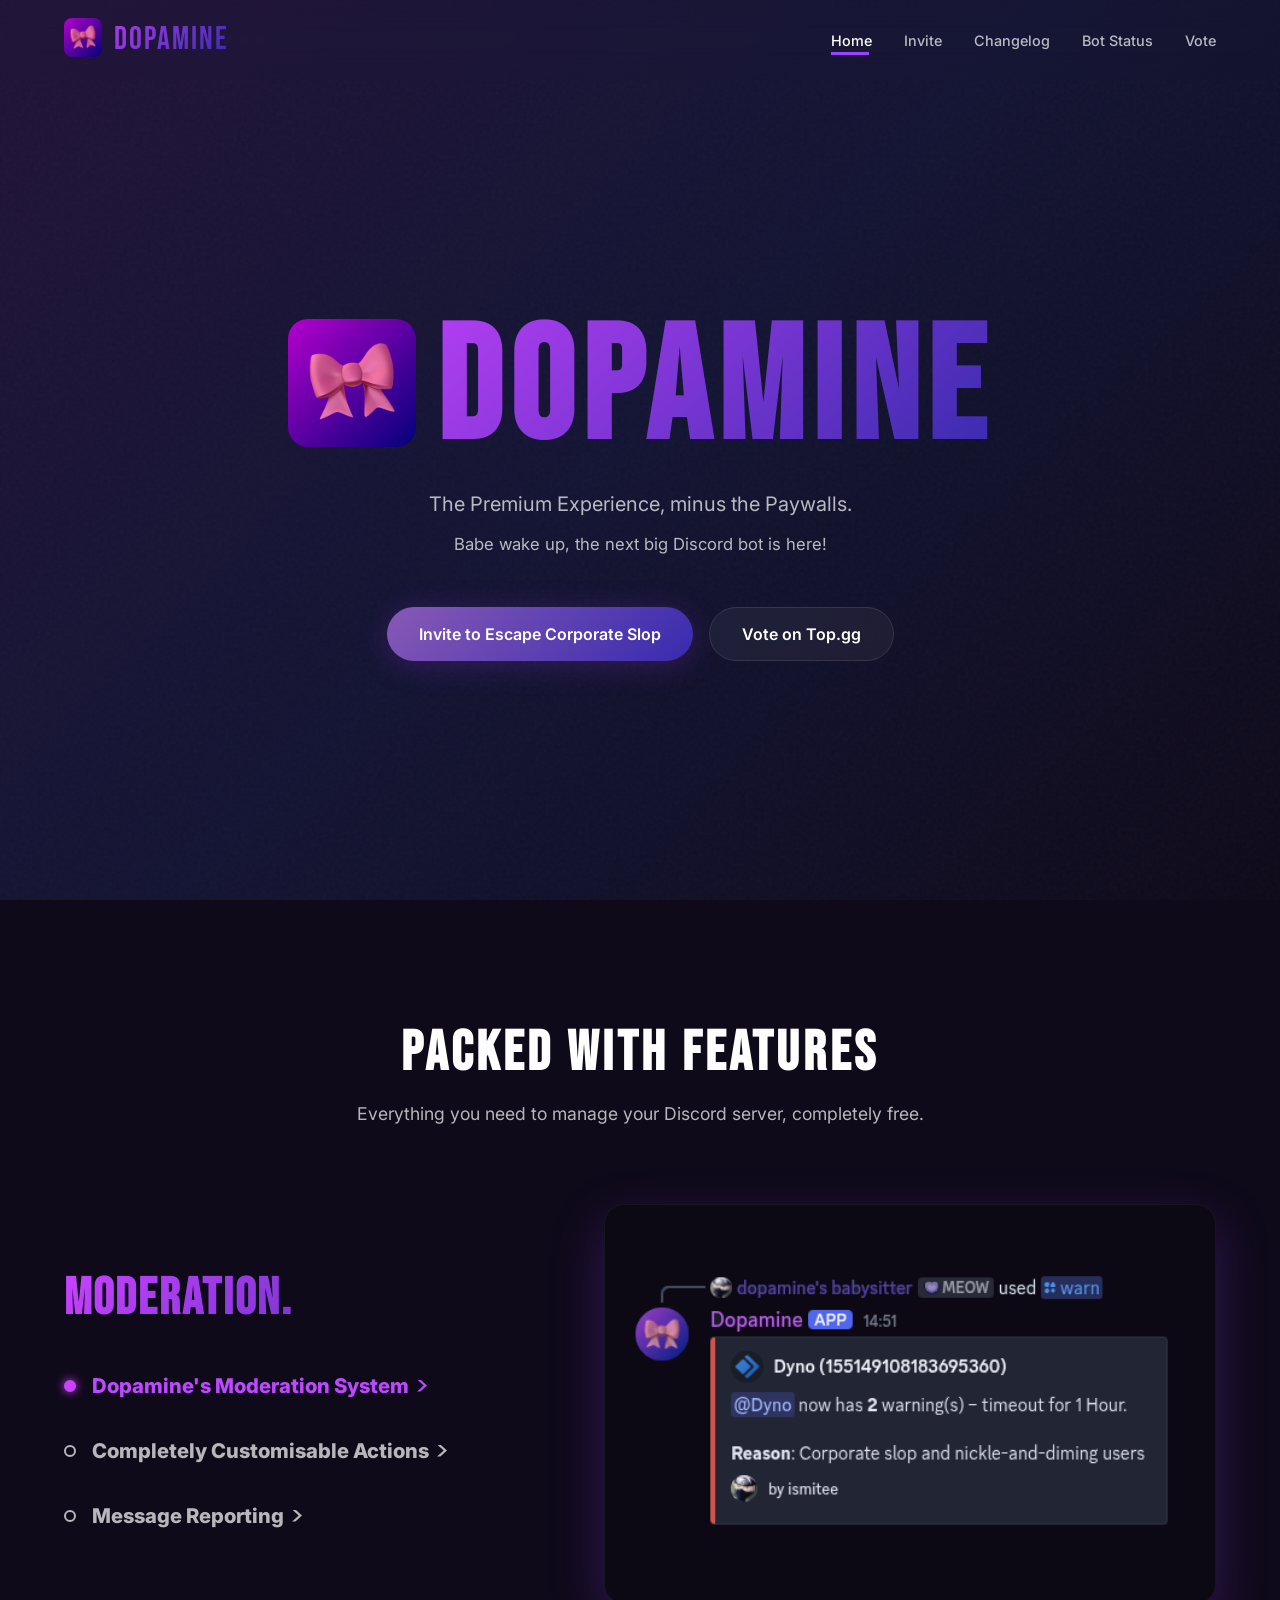
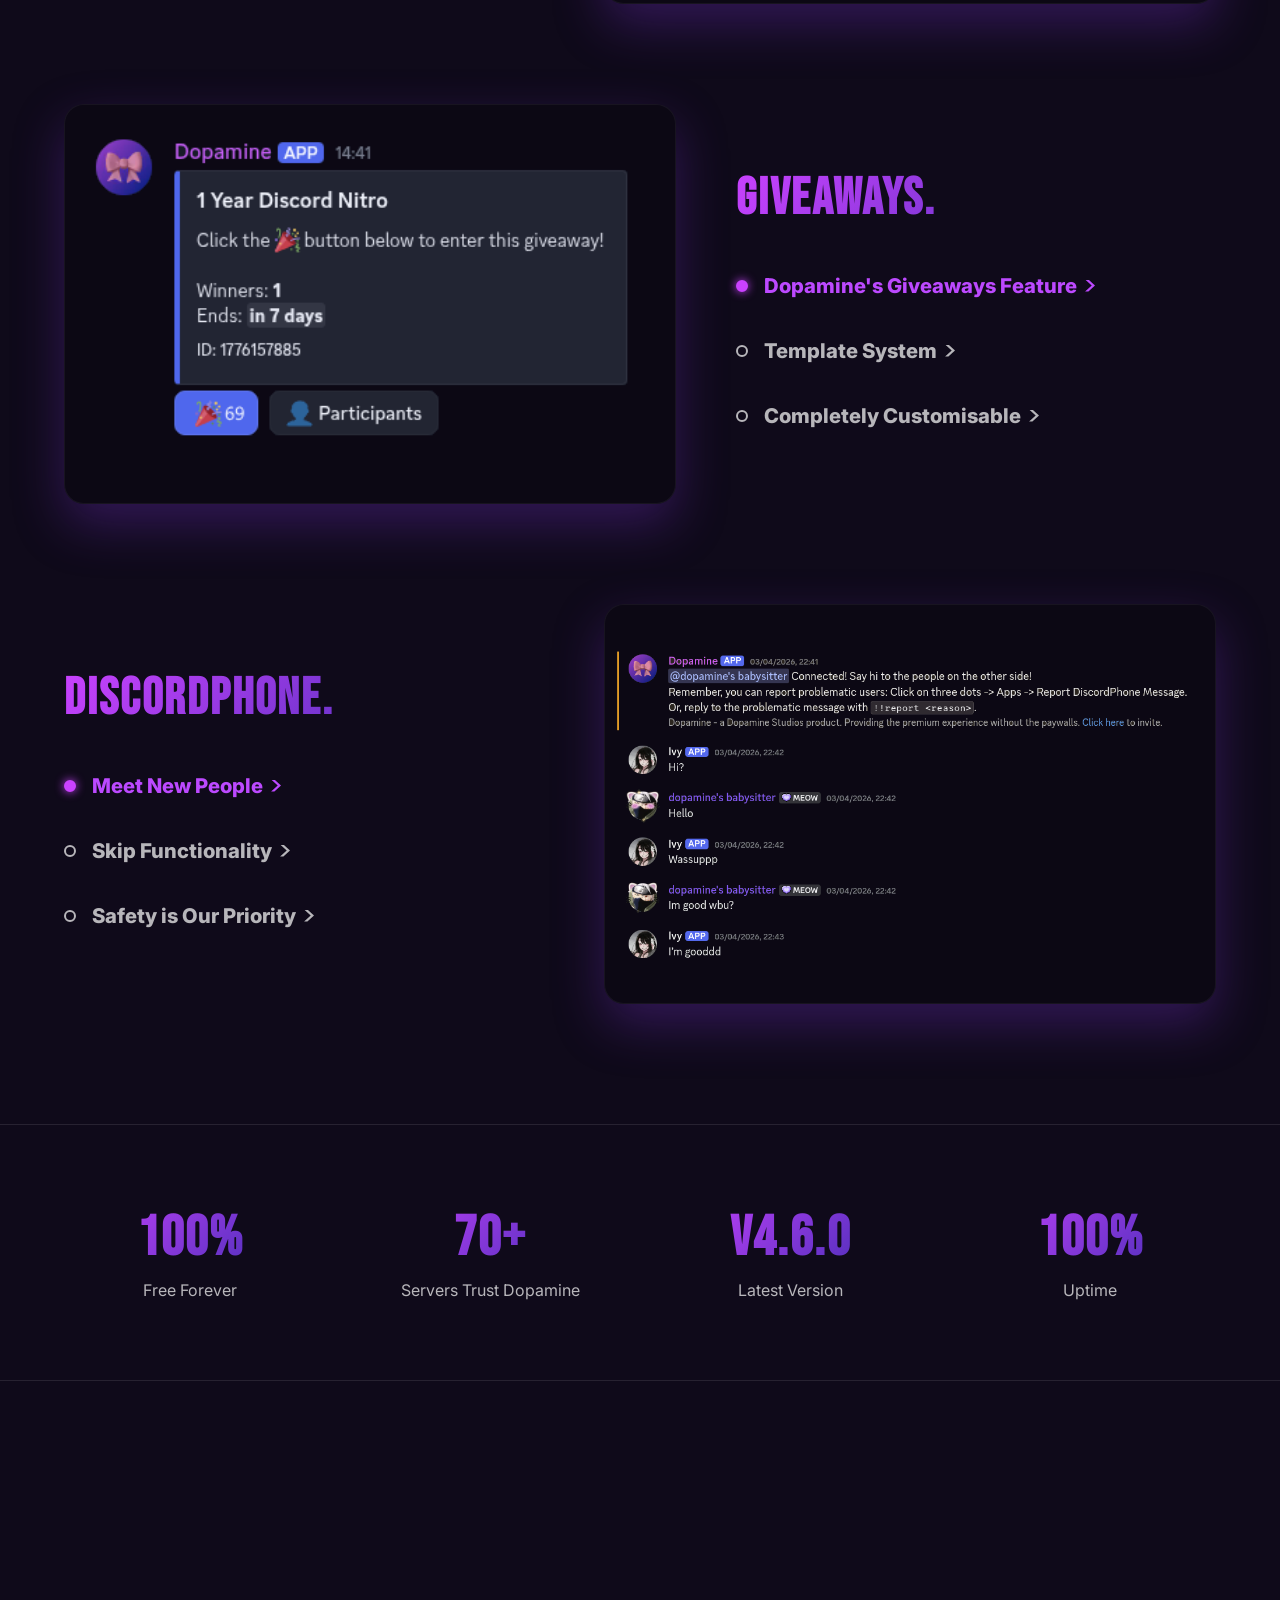
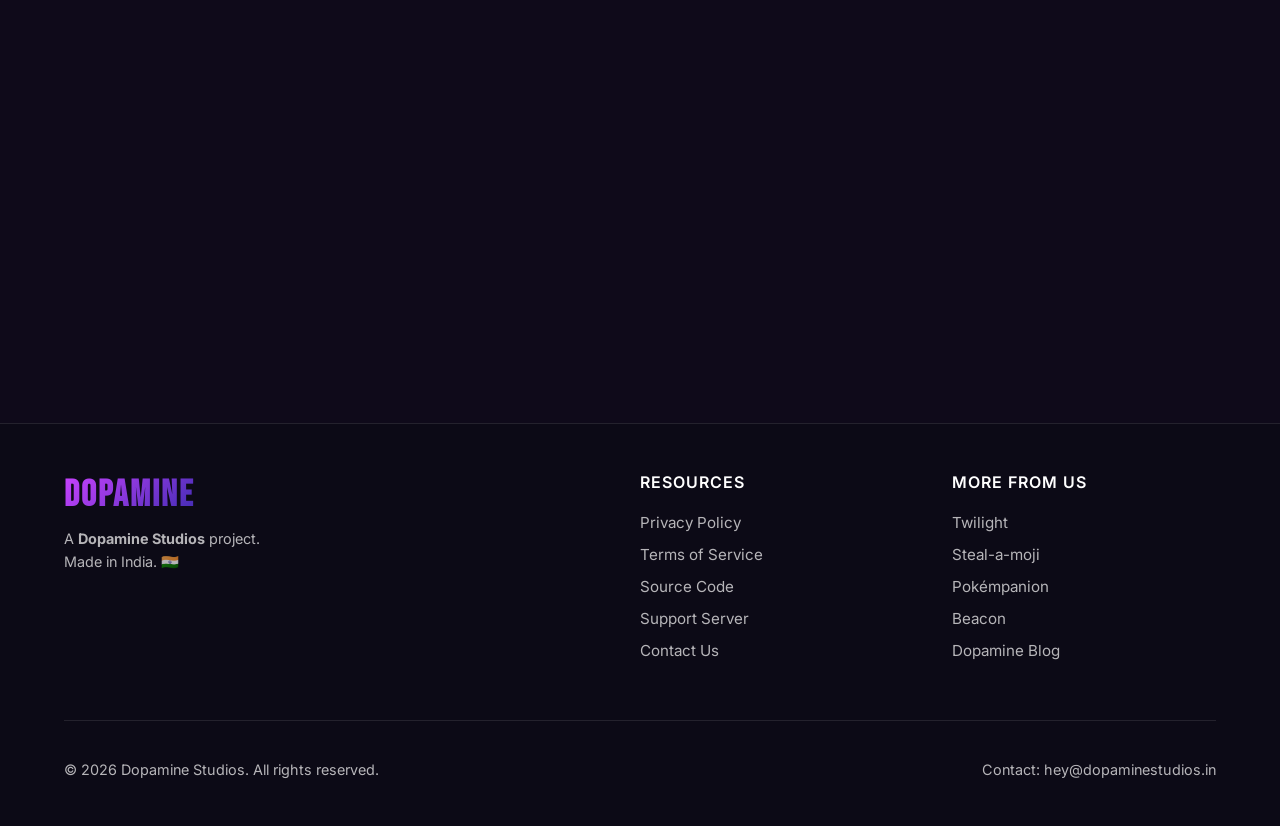
==== commit 4fc8f0fa: "chore: Add v4.6.0 changelog" ====
--- a/website/index.html
+++ b/website/index.html
@@ -622,7 +622,7 @@
         <p>Servers Trust Dopamine</p>
       </div>
       <div class="stat-item fade-in">
-        <h3>v4.5.0</h3>
+        <h3>v4.6.0</h3>
         <p>Latest Version</p>
       </div>
       <div class="stat-item fade-in">
